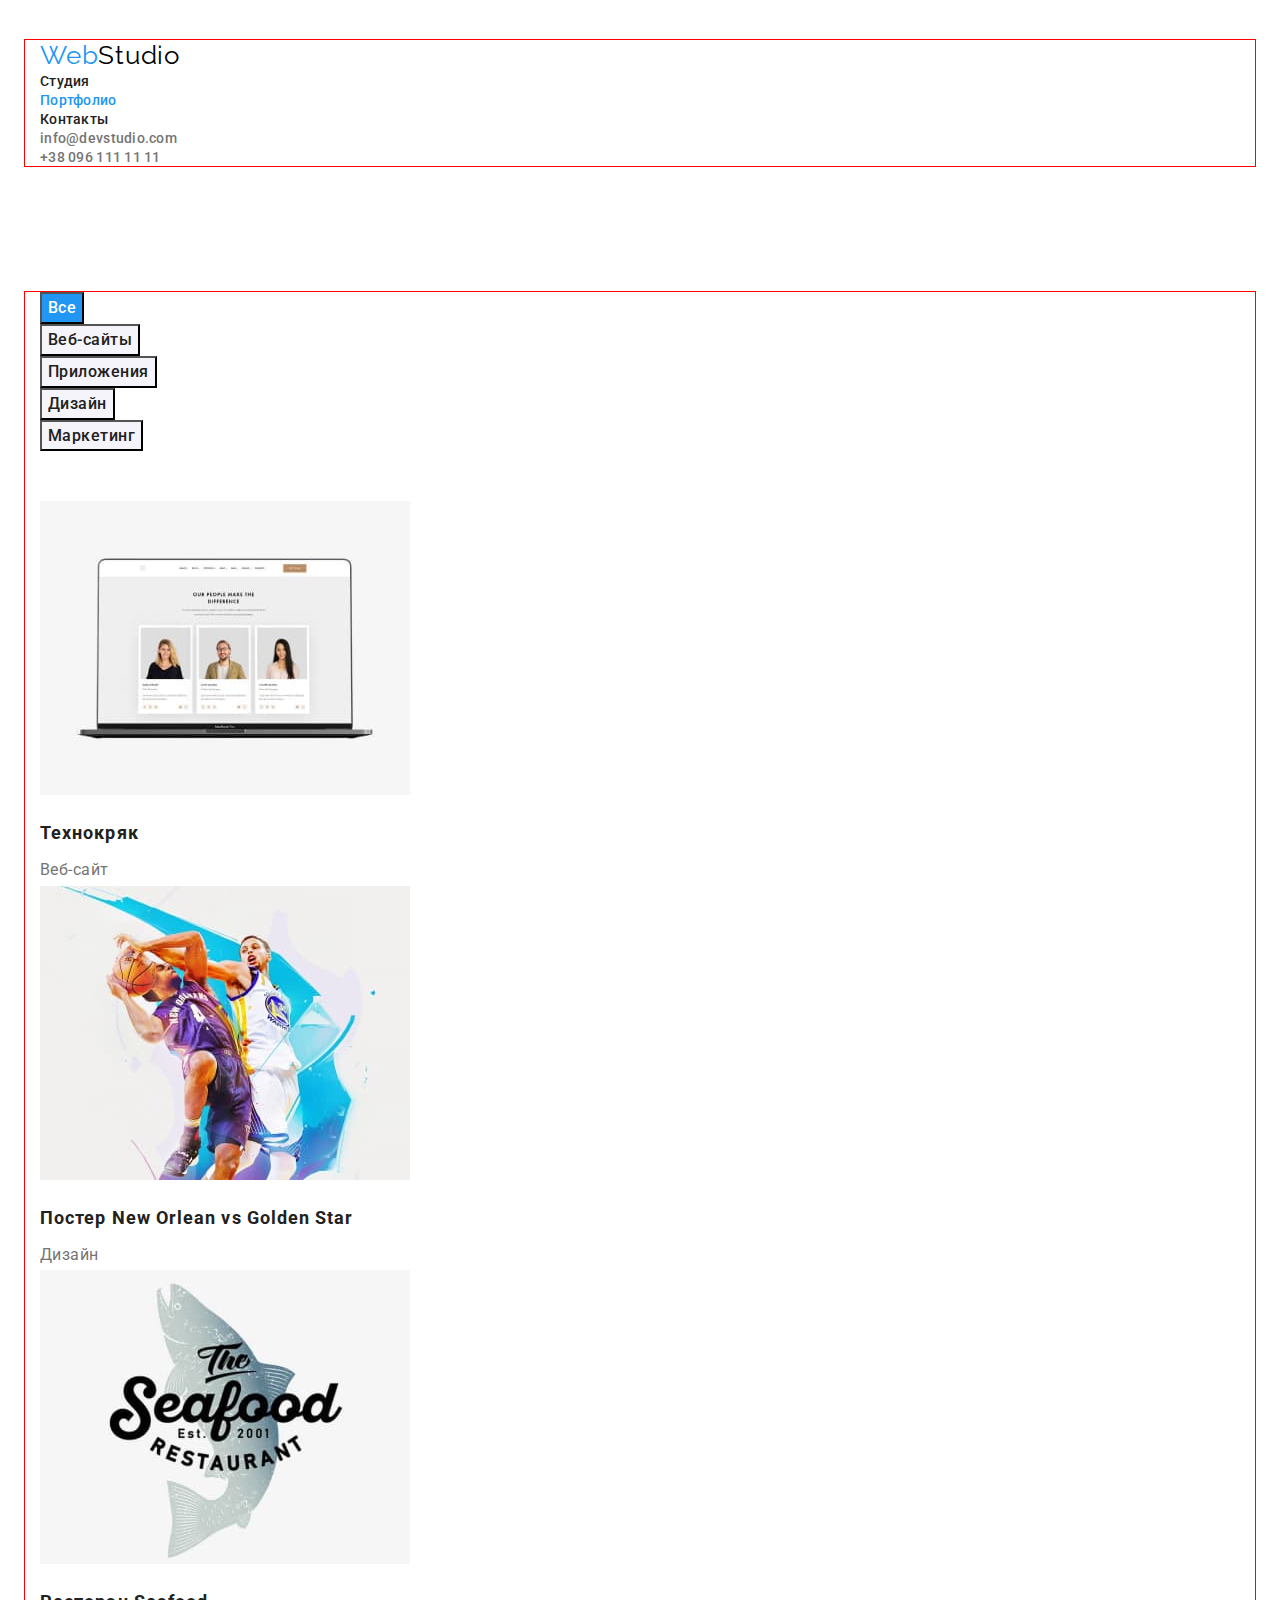
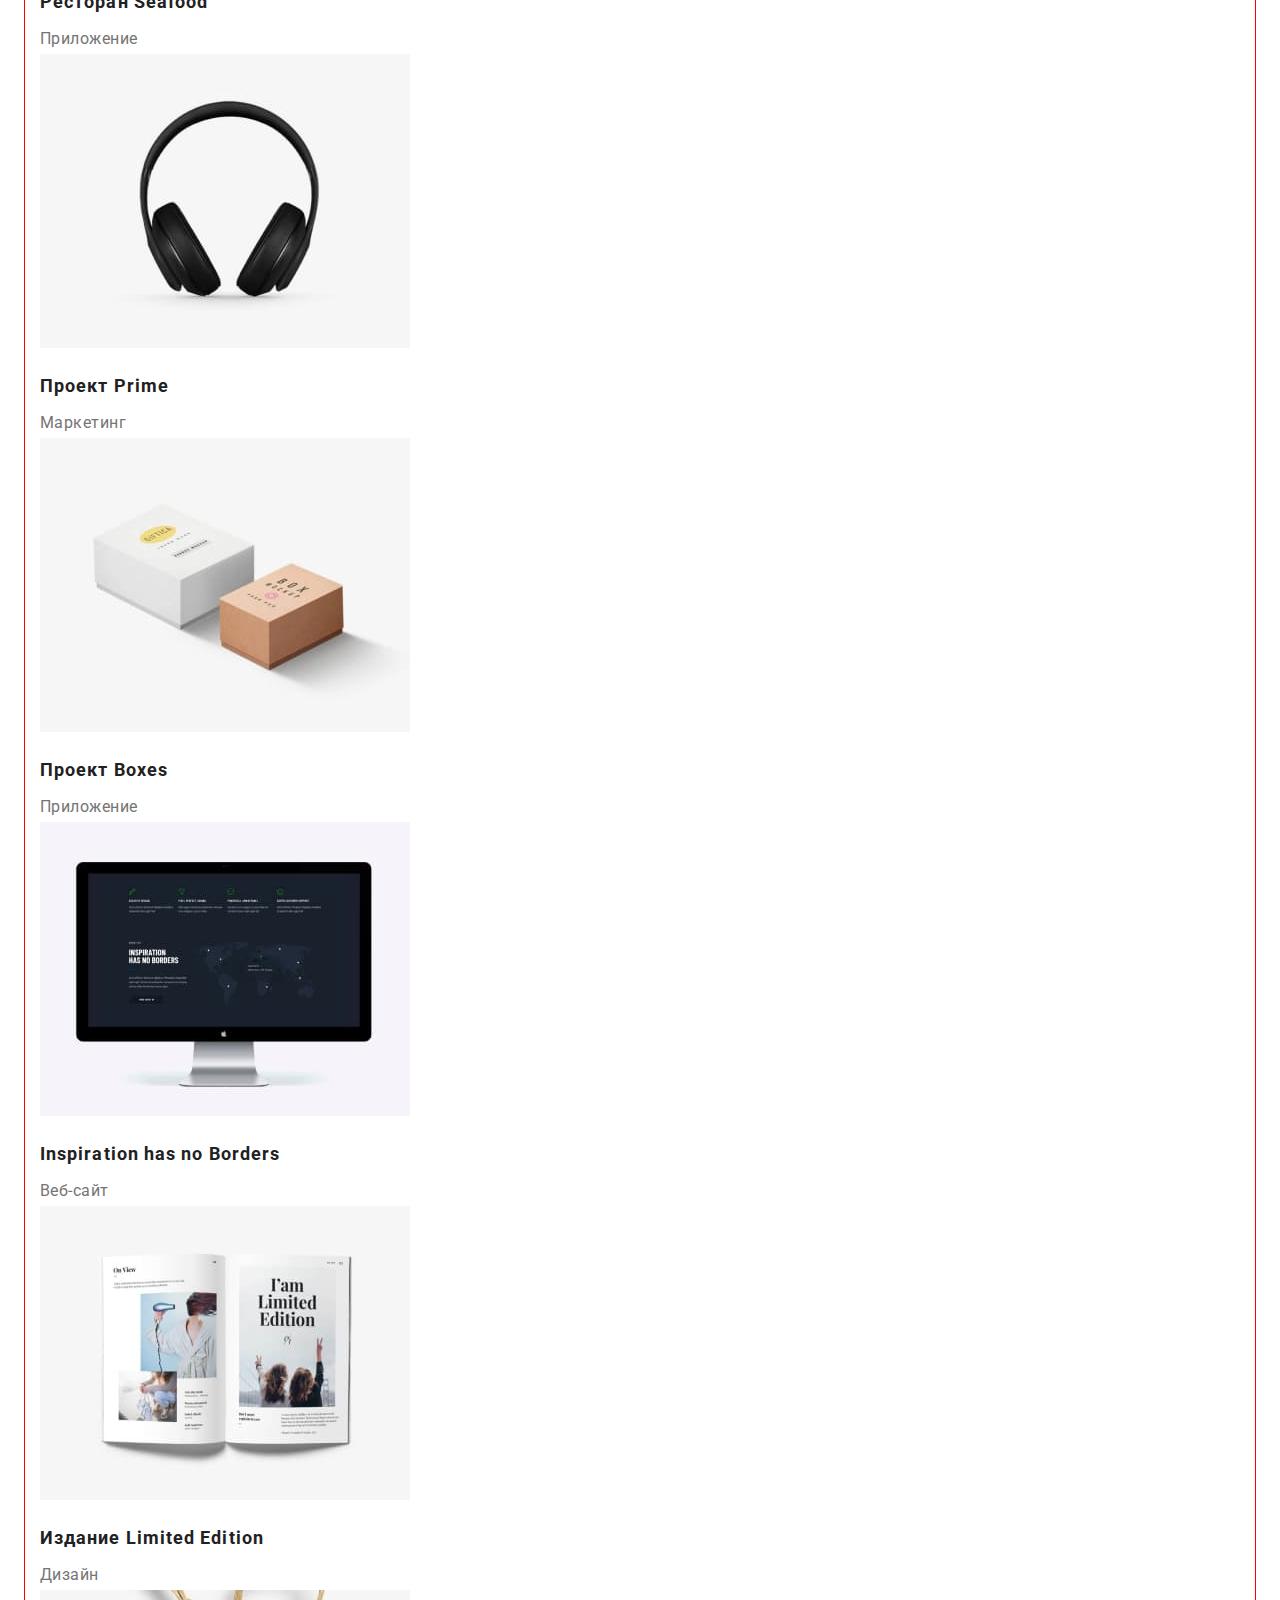
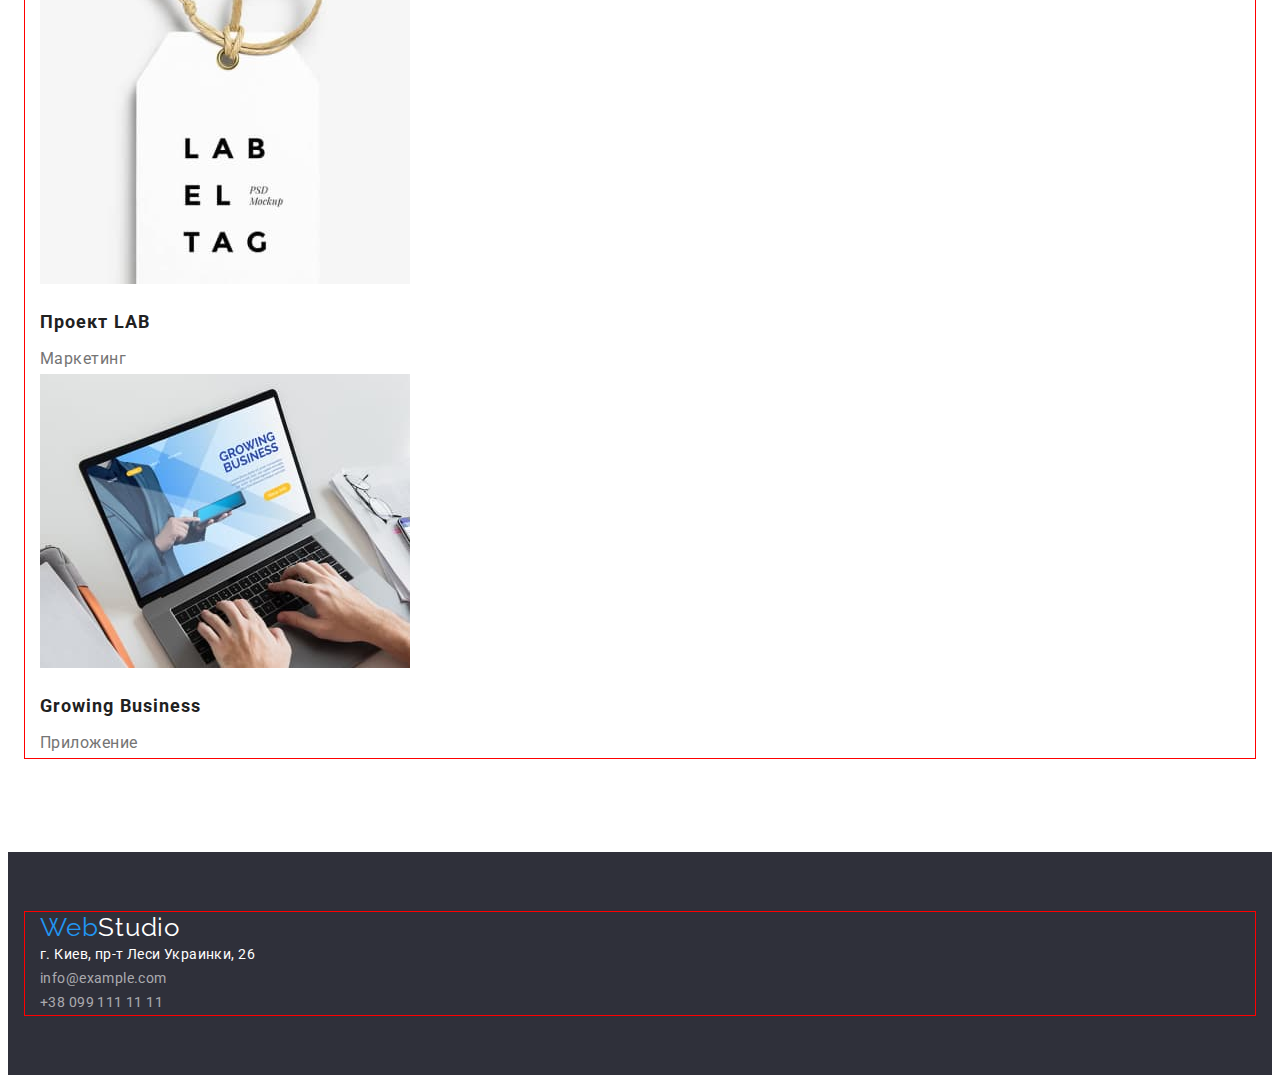
==== portfolio.html @ 893df324 "Паддинг + маржин" ====
<!DOCTYPE html>
<html lang="ru">
  <head>
    <meta charset="UTF-8" />
    <meta http-equiv="X-UA-Compatible" content="IE=edge" />
    <meta name="viewport" content="width=device-width, initial-scale=1.0" />
    <link
      href="https://fonts.googleapis.com/css2?family=Raleway:wght@700&family=Roboto:wght@400;500;700;900&display=swap"
      rel="stylesheet"
    />
    <link
      rel="stylesheet"
      href="https://cdnjs.cloudflare.com/ajax/libs/modern-normalize/1.1.0/modern-normalize.min.css"
      integrity="sha512-wpPYUAdjBVSE4KJnH1VR1HeZfpl1ub8YT/NKx4PuQ5NmX2tKuGu6U/JRp5y+Y8XG2tV+wKQpNHVUX03MfMFn9Q=="
      crossorigin="anonymous"
      referrerpolicy="no-referrer"
    />
    <link rel="stylesheet" href="./css/styles.css" />
    <title>Портфолио</title>
  </head>
  <body>
    <!---Шапка сайту-->
    <header class="header">
      <div class="container">
        <nav class="header-navigation">
          <a href="/" class="logo link"
            >Web<span class="logo-first">Studio</span></a
          >

          <ul class="header-list list">
            <li class="header-item">
              <a class="header-link link" href="./index.html">Студия</a>
            </li>
            <li class="header-item">
              <a class="header-link link current" href="./portfolio.html"
                >Портфолио</a
              >
            </li>
            <li class="header-item">
              <a class="header-link link" href="/Контакты">Контакты</a>
            </li>
          </ul>
        </nav>
        <p>
          <a class="header-address link" href="malto:info@devstudio.com">
            info@devstudio.com
          </a>
        </p>
        <p>
          <a class="header-address link" href="tel:+380961111111"
            >+38 096 111 11 11</a
          >
        </p>
      </div>
    </header>

    <main>
      <h1 class="visually-hidden">Наши работы</h1>
      <section class="works">
        <div class="container">
          <ul class="button-list list">
            <li>
              <button type="button" class="button-item current">Все</button>
            </li>
            <li>
              <button type="button" class="button-item">Веб-сайты</button>
            </li>
            <li>
              <button type="button" class="button-item">Приложения</button>
            </li>
            <li><button type="button" class="button-item">Дизайн</button></li>
            <li>
              <button type="button" class="button-item">Маркетинг</button>
            </li>
          </ul>

          <ul class="work-list list">
            <li>
              <a class="link" href="">
                <img
                  src="./images/img1.jpg"
                  alt="Сайт на ноутбуке"
                  width="370"
                  height="294"
                  class="portfolio-img"
                />
                <h2 class="work-title">Технокряк</h2>
                <p lang="en" class="work-text">Веб-сайт</p>
              </a>
            </li>
            <li>
              <a class="link" href="">
                <img
                  src="./images/img2.jpg"
                  alt="Два баскетболиста"
                  width="370"
                  height="294"
                  class="portfolio-img"
                />
                <h2 class="work-title">
                  Постер <span lang="en">New Orlean vs Golden Star</span>
                </h2>
                <p class="work-text">Дизайн</p>
              </a>
            </li>
            <li>
              <a class="link" href="">
                <img
                  src="./images/img3.jpg"
                  alt="Название ресторана"
                  width="370"
                  height="294"
                  class="portfolio-img"
                />
                <h2 class="work-title">
                  Ресторан <span lang="en">Seafood</span>
                </h2>
                <p class="work-text">Приложение</p>
              </a>
            </li>
            <li>
              <a class="link" href="">
                <img
                  src="./images/img4.jpg"
                  alt="Наушники"
                  width="370"
                  height="294"
                  class="portfolio-img"
                />
                <h2 class="work-title">Проект <span lang="en">Prime</span></h2>
                <p class="work-text">Маркетинг</p>
              </a>
            </li>
            <li>
              <a class="link" href="">
                <img
                  src="./images/img5.jpg"
                  alt="Две коробки"
                  width="370"
                  height="294"
                  class="portfolio-img"
                />
                <h2 class="work-title">Проект <span lang="en">Boxes</span></h2>
                <p class="work-text">Приложение</p>
              </a>
            </li>
            <li>
              <a class="link" href="">
                <img
                  src="./images/img6.jpg"
                  alt="Сайт на мониторе"
                  width="370"
                  height="294"
                  class="portfolio-img"
                />
                <h2 lang="en" class="work-title">Inspiration has no Borders</h2>
                <p class="work-text">Веб-сайт</p>
              </a>
            </li>
            <li>
              <a class="link" href="">
                <img
                  src="./images/img7.jpg"
                  alt="Книга"
                  width="370"
                  height="294"
                  class="portfolio-img"
                />
                <h2 class="work-title">
                  Издание <span lang="en">Limited Edition</span>
                </h2>
                <p class="work-text">Дизайн</p>
              </a>
            </li>
            <li>
              <a class="link" href="">
                <img
                  src="./images/img8.jpg"
                  alt="Лейбл"
                  width="370"
                  height="294"
                  class="portfolio-img"
                />
                <h2 class="work-title">Проект <span lang="en">LAB</span></h2>
                <p class="work-text">Маркетинг</p>
              </a>
            </li>
            <li>
              <a class="link" href="">
                <img
                  src="./images/img9.jpg"
                  alt="Приложение на ноутбуке"
                  width="370"
                  height="294"
                  class="portfolio-img"
                />
                <h2 lang="en" class="work-title">Growing Business</h2>
                <p class="work-text">Приложение</p>
              </a>
            </li>
          </ul>
        </div>
      </section>
    </main>

    <!--Подвал-->
    <footer class="footer-content">
      <div class="container">
        <a href="/" class="logo link"
          >Web<span class="logo-second">Studio</span></a
        >
        <address>
          <ul class="address-list list">
            <li>
              <a
                class="address link"
                href="https://goo.gl/maps/pw15rnCZKa5F1fGf9"
                target="_blank"
                rel="noopener noreferrer nofollow"
                >г. Киев, пр-т Леси Украинки, 26</a
              >
            </li>
            <li>
              <a class="address-footer link" href="malto:info@example.com"
                >info@example.com</a
              >
            </li>
            <li>
              <a class="address-footer link" href="tel:+380991111111"
                >+38 099 111 11 11</a
              >
            </li>
          </ul>
        </address>
      </div>
    </footer>
  </body>
</html>
---- css/styles.css ----
:root {
  --title-color: #212121;
  --first-color: #757575;
  --second-color: #ffffff;
  --accent-color: #2196f3;
  --main-background-color: #f5f4fa;
  --main-padding: 94px;
}

body {
  font-family: "Roboto", "Raleway", sans-serif;
  color: var(--title-color);
}

p,
h1,
h2,
h3,
h4,
h5,
h6 {
  margin: 0;
}

ul,
ol {
  padding-left: 0;
  margin: 0;
}

img {
  display: block;
}

.link {
  text-decoration: none;
}

.list {
  list-style: none;
}

.container {
  width: 1200px;
  padding-left: 15px;
  padding-right: 15px;
  margin: 0 auto;
  outline: 1px solid red;
}

.visually-hidden {
  position: absolute;
  white-space: nowrap;
  width: 1px;
  height: 1px;
  overflow: hidden;
  border: 0;
  padding: 0;
  clip: rect(0 0 0 0);
  clip-path: inset(50%);
  margin: -1px;
}

/* ------------------HEADER---------------- */

.header {
  padding-top: 32px;
  padding-bottom: 32px;
}

.logo {
  font-family: "Raleway", Tahoma, sans-serif;
  font-size: 26px;
  line-height: 1.19;
  letter-spacing: 0.03em;
  color: var(--accent-color);
}
.logo-first {
  color: #000000;
}

.header-link {
  font-weight: 500;
  font-size: 14px;
  line-height: 1.14;
  letter-spacing: 0.02em;
  color: var(--title-color);
}

.header-link:hover,
.header-link:focus {
  color: var(--accent-color);
}

.header-list .link.current {
  color: var(--accent-color);
}

.header-address {
  font-weight: 500;
  font-size: 14px;
  line-height: 1.14;
  letter-spacing: 0.02em;
  color: var(--first-color);
}

.header-address:hover,
.header-address:focus {
  color: var(--accent-color);
}

/* ------------------HERO---------------- */

.hero {
  background-color: #2f303a;
  padding-top: 200px;
  padding-bottom: 200px;
}

.hero-title {
  font-weight: 900;
  font-size: 44px;
  line-height: 1.36;
  text-align: center;
  letter-spacing: 0.06em;
  text-transform: uppercase;
  color: var(--second-color);
  margin-bottom: 30px;
}

.hero-btn {
  font-family: inherit;
  font-size: 16px;
  line-height: 1.86;
  letter-spacing: 0.06em;
  color: var(--second-color);
  background-color: var(--accent-color);
  cursor: pointer;
}

.hero-btn:hover,
.hero-btn:focus {
  background-color: #188ce8;
}

/* ------------------MAIN---------------- */

.feature {
  padding-top: var(--main-padding);
  padding-bottom: 47px;
}

.feature-title {
  font-size: 14px;
  line-height: 1.14;
  letter-spacing: 0.03em;
  text-transform: uppercase;
  color: var(--title-color);
  margin-bottom: 10px;
}

.feature-text {
  font-size: 14px;
  line-height: 1.71;
  letter-spacing: 0.03em;
  color: var(--first-color);
}

.about {
  padding-top: 47px;
  padding-bottom: var(--main-padding);
}

.about-title {
  font-size: 36px;
  line-height: 1.17;
  letter-spacing: 0.03em;
  text-align: center;
  color: var(--title-color);
  margin-bottom: 50px;
}

.team-title {
  font-size: 36px;
  line-height: 1.17;
  text-align: center;
  letter-spacing: 0.03em;
  color: var(--title-color);
  margin-bottom: 50px;
}

.team {
  background-color: var(--main-background-color);
  padding-top: var(--main-padding);
  padding-bottom: var(--main-padding);
}

.team-img {
  margin-bottom: 30px;
}

.team-name {
  font-weight: 500;
  font-size: 16px;
  line-height: 1.19;
  text-align: center;
  letter-spacing: 0.03em;
  color: var(--title-color);
  margin-bottom: 10px;
}

.team-position {
  font-size: 16px;
  line-height: 1.19;
  text-align: center;
  letter-spacing: 0.03em;
  color: var(--first-color);
}

/* ------------------PORTFOLIO---------------- */

.works {
  padding-top: var(--main-padding);
  padding-bottom: var(--main-padding);
}

.button-item {
  font-family: inherit;
  font-weight: 500;
  font-size: 16px;
  line-height: 1.62;
  letter-spacing: 0.03em;
  color: var(--title-color);
  background-color: var(--main-background-color);
  cursor: pointer;
}

.button-item:hover,
.button-item:focus {
  color: var(--second-color);
  background-color: var(--accent-color);
}

.button-list {
  margin-bottom: 50px;
}

.button-list .button-item.current {
  color: var(--second-color);
  background-color: var(--accent-color);
}

.portfolio-img {
  margin-bottom: 20px;
}

.work-title {
  font-size: 18px;
  line-height: 2;
  letter-spacing: 0.06em;
  color: var(--title-color);
  margin-bottom: 4px;
}

.work-text {
  font-size: 16px;
  line-height: 1.88;
  letter-spacing: 0.03em;
  color: var(--first-color);
}

/* ------------------FOOTER---------------- */

.footer-content {
  background-color: #2f303a;
  padding-top: 60px;
  padding-bottom: 60px;
}

.logo-second {
  color: var(--second-color);
}

.address {
  font-style: normal;
  font-size: 14px;
  line-height: 1.71;
  letter-spacing: 0.03em;
  color: var(--second-color);
}

.address:hover,
.address:focus {
  color: var(--accent-color);
}
.address-footer {
  font-style: normal;
  font-size: 14px;
  line-height: 1.71;
  letter-spacing: 0.03em;
  color: rgba(255, 255, 255, 0.6);
}

.address-footer:hover,
.address-footer:focus {
  color: var(--accent-color);
}
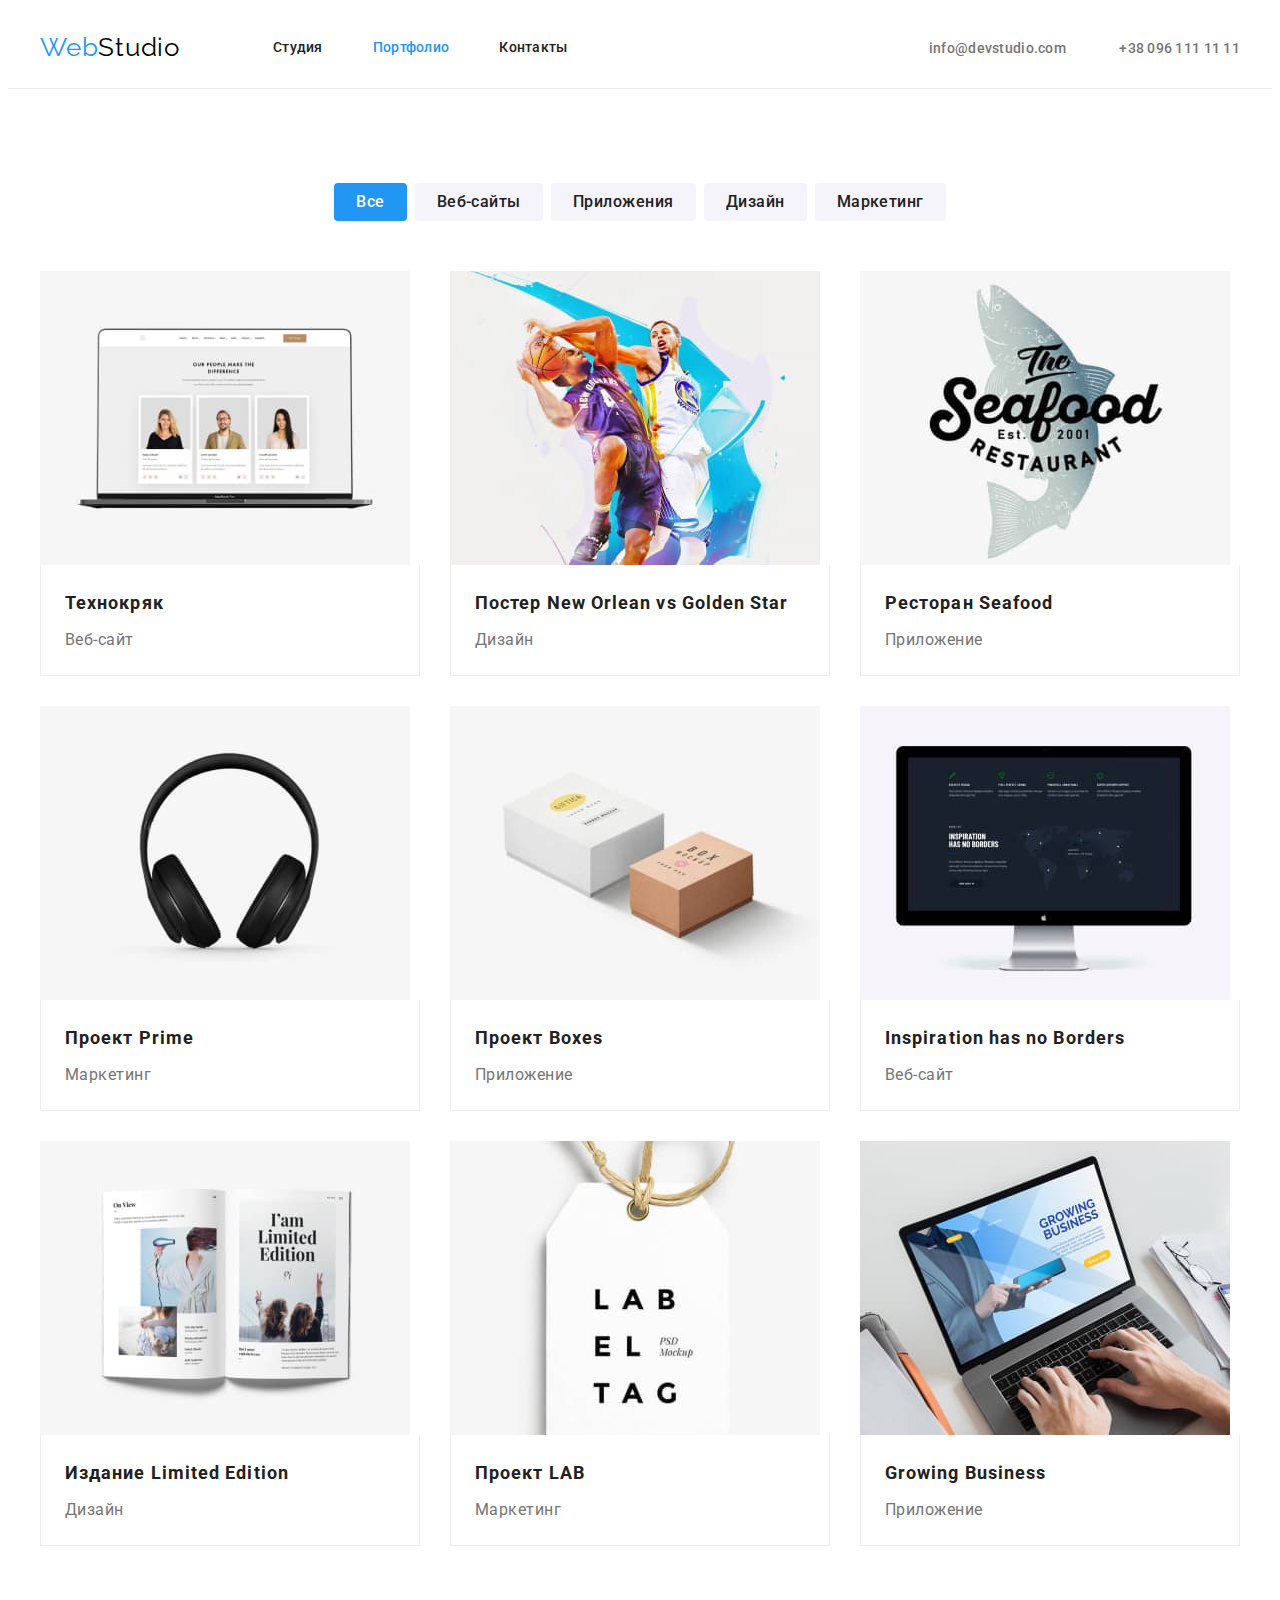
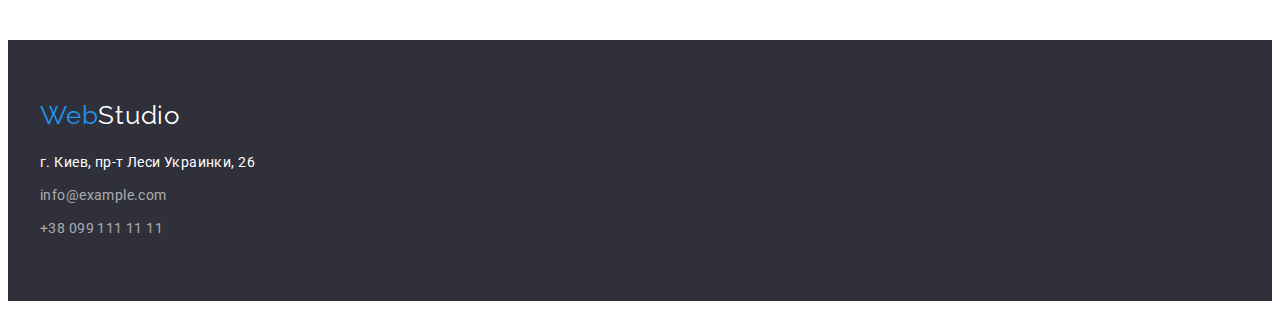
==== commit 220ca137: "Финал ДЗ 3" ====
--- a/portfolio.html
+++ b/portfolio.html
@@ -22,11 +22,10 @@
     <!---Шапка сайту-->
     <header class="header">
       <div class="container">
+        <a href="/" class="logo-up link"
+          >Web<span class="logo-first">Studio</span></a
+        >
         <nav class="header-navigation">
-          <a href="/" class="logo link"
-            >Web<span class="logo-first">Studio</span></a
-          >
-
           <ul class="header-list list">
             <li class="header-item">
               <a class="header-link link" href="./index.html">Студия</a>
@@ -41,16 +40,14 @@
             </li>
           </ul>
         </nav>
-        <p>
+        <div class="header-connect">
           <a class="header-address link" href="malto:info@devstudio.com">
             info@devstudio.com
           </a>
-        </p>
-        <p>
           <a class="header-address link" href="tel:+380961111111"
             >+38 096 111 11 11</a
           >
-        </p>
+        </div>
       </div>
     </header>
 
@@ -59,143 +56,160 @@
       <section class="works">
         <div class="container">
           <ul class="button-list list">
-            <li>
+            <li class="work-button">
               <button type="button" class="button-item current">Все</button>
             </li>
-            <li>
+            <li class="work-button">
               <button type="button" class="button-item">Веб-сайты</button>
             </li>
-            <li>
+            <li class="work-button">
               <button type="button" class="button-item">Приложения</button>
             </li>
-            <li><button type="button" class="button-item">Дизайн</button></li>
-            <li>
+            <li class="work-button">
+              <button type="button" class="button-item">Дизайн</button>
+            </li>
+            <li class="work-button">
               <button type="button" class="button-item">Маркетинг</button>
             </li>
           </ul>
 
           <ul class="work-list list">
-            <li>
+            <li class="work-item">
               <a class="link" href="">
                 <img
                   src="./images/img1.jpg"
                   alt="Сайт на ноутбуке"
                   width="370"
                   height="294"
-                  class="portfolio-img"
-                />
-                <h2 class="work-title">Технокряк</h2>
-                <p lang="en" class="work-text">Веб-сайт</p>
-              </a>
-            </li>
-            <li>
+                />
+                <div class="title-text">
+                  <h2 class="work-title">Технокряк</h2>
+                  <p lang="en" class="work-text">Веб-сайт</p>
+                </div>
+              </a>
+            </li>
+            <li class="work-item">
               <a class="link" href="">
                 <img
                   src="./images/img2.jpg"
                   alt="Два баскетболиста"
                   width="370"
                   height="294"
-                  class="portfolio-img"
-                />
-                <h2 class="work-title">
-                  Постер <span lang="en">New Orlean vs Golden Star</span>
-                </h2>
-                <p class="work-text">Дизайн</p>
-              </a>
-            </li>
-            <li>
+                />
+                <div class="title-text">
+                  <h2 class="work-title">
+                    Постер <span lang="en">New Orlean vs Golden Star</span>
+                  </h2>
+                  <p class="work-text">Дизайн</p>
+                </div>
+              </a>
+            </li>
+            <li class="work-item">
               <a class="link" href="">
                 <img
                   src="./images/img3.jpg"
                   alt="Название ресторана"
                   width="370"
                   height="294"
-                  class="portfolio-img"
-                />
-                <h2 class="work-title">
-                  Ресторан <span lang="en">Seafood</span>
-                </h2>
-                <p class="work-text">Приложение</p>
-              </a>
-            </li>
-            <li>
+                />
+                <div class="title-text">
+                  <h2 class="work-title">
+                    Ресторан <span lang="en">Seafood</span>
+                  </h2>
+                  <p class="work-text">Приложение</p>
+                </div>
+              </a>
+            </li>
+            <li class="work-item">
               <a class="link" href="">
                 <img
                   src="./images/img4.jpg"
                   alt="Наушники"
                   width="370"
                   height="294"
-                  class="portfolio-img"
-                />
-                <h2 class="work-title">Проект <span lang="en">Prime</span></h2>
-                <p class="work-text">Маркетинг</p>
-              </a>
-            </li>
-            <li>
+                />
+                <div class="title-text">
+                  <h2 class="work-title">
+                    Проект <span lang="en">Prime</span>
+                  </h2>
+                  <p class="work-text">Маркетинг</p>
+                </div>
+              </a>
+            </li>
+            <li class="work-item">
               <a class="link" href="">
                 <img
                   src="./images/img5.jpg"
                   alt="Две коробки"
                   width="370"
                   height="294"
-                  class="portfolio-img"
-                />
-                <h2 class="work-title">Проект <span lang="en">Boxes</span></h2>
-                <p class="work-text">Приложение</p>
-              </a>
-            </li>
-            <li>
+                />
+                <div class="title-text">
+                  <h2 class="work-title">
+                    Проект <span lang="en">Boxes</span>
+                  </h2>
+                  <p class="work-text">Приложение</p>
+                </div>
+              </a>
+            </li>
+            <li class="work-item">
               <a class="link" href="">
                 <img
                   src="./images/img6.jpg"
                   alt="Сайт на мониторе"
                   width="370"
                   height="294"
-                  class="portfolio-img"
-                />
-                <h2 lang="en" class="work-title">Inspiration has no Borders</h2>
-                <p class="work-text">Веб-сайт</p>
-              </a>
-            </li>
-            <li>
+                />
+                <div class="title-text">
+                  <h2 lang="en" class="work-title">
+                    Inspiration has no Borders
+                  </h2>
+                  <p class="work-text">Веб-сайт</p>
+                </div>
+              </a>
+            </li>
+            <li class="work-item">
               <a class="link" href="">
                 <img
                   src="./images/img7.jpg"
                   alt="Книга"
                   width="370"
                   height="294"
-                  class="portfolio-img"
-                />
-                <h2 class="work-title">
-                  Издание <span lang="en">Limited Edition</span>
-                </h2>
-                <p class="work-text">Дизайн</p>
-              </a>
-            </li>
-            <li>
+                />
+                <div class="title-text">
+                  <h2 class="work-title">
+                    Издание <span lang="en">Limited Edition</span>
+                  </h2>
+                  <p class="work-text">Дизайн</p>
+                </div>
+              </a>
+            </li>
+            <li class="work-item">
               <a class="link" href="">
                 <img
                   src="./images/img8.jpg"
                   alt="Лейбл"
                   width="370"
                   height="294"
-                  class="portfolio-img"
-                />
-                <h2 class="work-title">Проект <span lang="en">LAB</span></h2>
-                <p class="work-text">Маркетинг</p>
-              </a>
-            </li>
-            <li>
+                />
+                <div class="title-text">
+                  <h2 class="work-title">Проект <span lang="en">LAB</span></h2>
+                  <p class="work-text">Маркетинг</p>
+                </div>
+              </a>
+            </li>
+            <li class="work-item">
               <a class="link" href="">
                 <img
                   src="./images/img9.jpg"
                   alt="Приложение на ноутбуке"
                   width="370"
                   height="294"
-                  class="portfolio-img"
-                />
-                <h2 lang="en" class="work-title">Growing Business</h2>
-                <p class="work-text">Приложение</p>
+                />
+                <div class="title-text">
+                  <h2 lang="en" class="work-title">Growing Business</h2>
+                  <p class="work-text">Приложение</p>
+                </div>
               </a>
             </li>
           </ul>
@@ -206,12 +220,12 @@
     <!--Подвал-->
     <footer class="footer-content">
       <div class="container">
-        <a href="/" class="logo link"
+        <a href="/" class="logo-down link"
           >Web<span class="logo-second">Studio</span></a
         >
         <address>
           <ul class="address-list list">
-            <li>
+            <li class="contact-address">
               <a
                 class="address link"
                 href="https://goo.gl/maps/pw15rnCZKa5F1fGf9"
@@ -220,12 +234,12 @@
                 >г. Киев, пр-т Леси Украинки, 26</a
               >
             </li>
-            <li>
+            <li class="contact-address">
               <a class="address-footer link" href="malto:info@example.com"
                 >info@example.com</a
               >
             </li>
-            <li>
+            <li class="contact-address">
               <a class="address-footer link" href="tel:+380991111111"
                 >+38 099 111 11 11</a
               >
--- a/css/styles.css
+++ b/css/styles.css
@@ -5,6 +5,7 @@
   --accent-color: #2196f3;
   --main-background-color: #f5f4fa;
   --main-padding: 94px;
+  --main-margin: 30px;
 }
 
 body {
@@ -22,8 +23,7 @@
   margin: 0;
 }
 
-ul,
-ol {
+ul {
   padding-left: 0;
   margin: 0;
 }
@@ -45,7 +45,7 @@
   padding-left: 15px;
   padding-right: 15px;
   margin: 0 auto;
-  outline: 1px solid red;
+  /* outline: 1px solid red; */
 }
 
 .visually-hidden {
@@ -64,17 +64,29 @@
 /* ------------------HEADER---------------- */
 
 .header {
-  padding-top: 32px;
-  padding-bottom: 32px;
-}
-
-.logo {
+  border-bottom: 1px solid #ececec;
+}
+
+.header .container {
+  display: flex;
+  align-items: center;
+}
+
+.header-list {
+  display: flex;
+}
+
+.logo-up {
   font-family: "Raleway", Tahoma, sans-serif;
   font-size: 26px;
   line-height: 1.19;
   letter-spacing: 0.03em;
   color: var(--accent-color);
-}
+  margin-right: 93px;
+  padding-top: 24px;
+  padding-bottom: 25px;
+}
+
 .logo-first {
   color: #000000;
 }
@@ -85,6 +97,9 @@
   line-height: 1.14;
   letter-spacing: 0.02em;
   color: var(--title-color);
+  padding-top: 32px;
+  padding-bottom: 32px;
+  display: block;
 }
 
 .header-link:hover,
@@ -94,6 +109,14 @@
 
 .header-list .link.current {
   color: var(--accent-color);
+}
+
+.header-item:not(:last-child) {
+  margin-right: 50px;
+}
+
+.header-connect {
+  margin-left: auto;
 }
 
 .header-address {
@@ -102,11 +125,17 @@
   line-height: 1.14;
   letter-spacing: 0.02em;
   color: var(--first-color);
+  padding-top: 32px;
+  padding-bottom: 32px;
 }
 
 .header-address:hover,
 .header-address:focus {
   color: var(--accent-color);
+}
+
+.header-address:not(:last-child) {
+  margin-right: 50px;
 }
 
 /* ------------------HERO---------------- */
@@ -118,6 +147,8 @@
 }
 
 .hero-title {
+  width: 696px;
+  margin: 0 auto;
   font-weight: 900;
   font-size: 44px;
   line-height: 1.36;
@@ -125,7 +156,7 @@
   letter-spacing: 0.06em;
   text-transform: uppercase;
   color: var(--second-color);
-  margin-bottom: 30px;
+  margin-bottom: var(--main-margin);
 }
 
 .hero-btn {
@@ -136,6 +167,8 @@
   color: var(--second-color);
   background-color: var(--accent-color);
   cursor: pointer;
+  margin: 0 auto;
+  display: block;
 }
 
 .hero-btn:hover,
@@ -147,8 +180,22 @@
 
 .feature {
   padding-top: var(--main-padding);
-  padding-bottom: 47px;
-}
+  padding-bottom: var(--main-padding);
+}
+
+.feature-list {
+  display: flex;
+  margin-left: -30px;
+}
+
+.feature-item {
+  flex-basis: calc(100% / 4 - 30px);
+  margin-left: var(--main-margin);
+}
+
+/* .feature-item:not(:last-child) {
+  margin-right: var(--main-margin);
+} */
 
 .feature-title {
   font-size: 14px;
@@ -167,9 +214,23 @@
 }
 
 .about {
-  padding-top: 47px;
+  /* padding-top: var(--main-padding); */
   padding-bottom: var(--main-padding);
 }
+
+.about-list {
+  display: flex;
+  margin-left: -30px;
+}
+
+.about-item {
+  flex-basis: calc(100% / 3 - 30px);
+  margin-left: var(--main-margin);
+}
+
+/* .about-item:not(:last-child) {
+  margin-right: var(--main-margin);
+} */
 
 .about-title {
   font-size: 36px;
@@ -195,9 +256,23 @@
   padding-bottom: var(--main-padding);
 }
 
-.team-img {
-  margin-bottom: 30px;
-}
+.team-list {
+  display: flex;
+  margin-left: -30px;
+}
+
+.team-item {
+  flex-basis: calc(100% / 4 - 30px);
+  margin-left: var(--main-margin);
+  background: #ffffff;
+  box-shadow: 0px 1px 3px rgba(0, 0, 0, 0.12), 0px 1px 1px rgba(0, 0, 0, 0.14),
+    0px 2px 1px rgba(0, 0, 0, 0.2);
+  border-radius: 0px 0px 4px 4px;
+}
+/* 
+.team-item:not(:last-child) {
+  margin-right: var(--main-margin);
+} */
 
 .team-name {
   font-weight: 500;
@@ -217,11 +292,21 @@
   color: var(--first-color);
 }
 
+.name-position {
+  padding: 30px 50px;
+}
+
 /* ------------------PORTFOLIO---------------- */
 
 .works {
   padding-top: var(--main-padding);
   padding-bottom: var(--main-padding);
+}
+
+.button-list {
+  display: flex;
+  justify-content: center;
+  margin-bottom: 50px;
 }
 
 .button-item {
@@ -233,16 +318,17 @@
   color: var(--title-color);
   background-color: var(--main-background-color);
   cursor: pointer;
+  border-radius: 4px;
+  border: transparent;
+  padding: 6px 22px;
 }
 
 .button-item:hover,
 .button-item:focus {
   color: var(--second-color);
   background-color: var(--accent-color);
-}
-
-.button-list {
-  margin-bottom: 50px;
+  box-shadow: 0px 3px 1px rgba(0, 0, 0, 0.1), 0px 1px 2px rgba(0, 0, 0, 0.08),
+    0px 2px 2px rgba(0, 0, 0, 0.12);
 }
 
 .button-list .button-item.current {
@@ -250,8 +336,33 @@
   background-color: var(--accent-color);
 }
 
-.portfolio-img {
-  margin-bottom: 20px;
+.work-button:not(:last-child) {
+  margin-right: 8px;
+}
+
+.work-list {
+  display: flex;
+  flex-wrap: wrap;
+  margin-left: -30px;
+}
+
+.work-item {
+  margin-bottom: var(--main-margin);
+  width: calc(100% / 3 - 30px);
+  margin-left: 30px;
+  margin-bottom: 30px;
+}
+
+.work-item:nth-last-child(-n + 3) {
+  margin-bottom: 0;
+}
+
+.title-text {
+  padding: 20px 24px;
+  background: #ffffff;
+  border-left: 1px solid #eeeeee;
+  border-right: 1px solid #eeeeee;
+  border-bottom: 1px solid #eeeeee;
 }
 
 .work-title {
@@ -277,6 +388,16 @@
   padding-bottom: 60px;
 }
 
+.logo-down {
+  font-family: "Raleway", Tahoma, sans-serif;
+  font-size: 26px;
+  line-height: 1.19;
+  letter-spacing: 0.03em;
+  color: var(--accent-color);
+  display: block;
+  margin-bottom: 20px;
+}
+
 .logo-second {
   color: var(--second-color);
 }
@@ -305,3 +426,7 @@
 .address-footer:focus {
   color: var(--accent-color);
 }
+
+.contact-address:not(:last-child) {
+  margin-bottom: 9px;
+}
